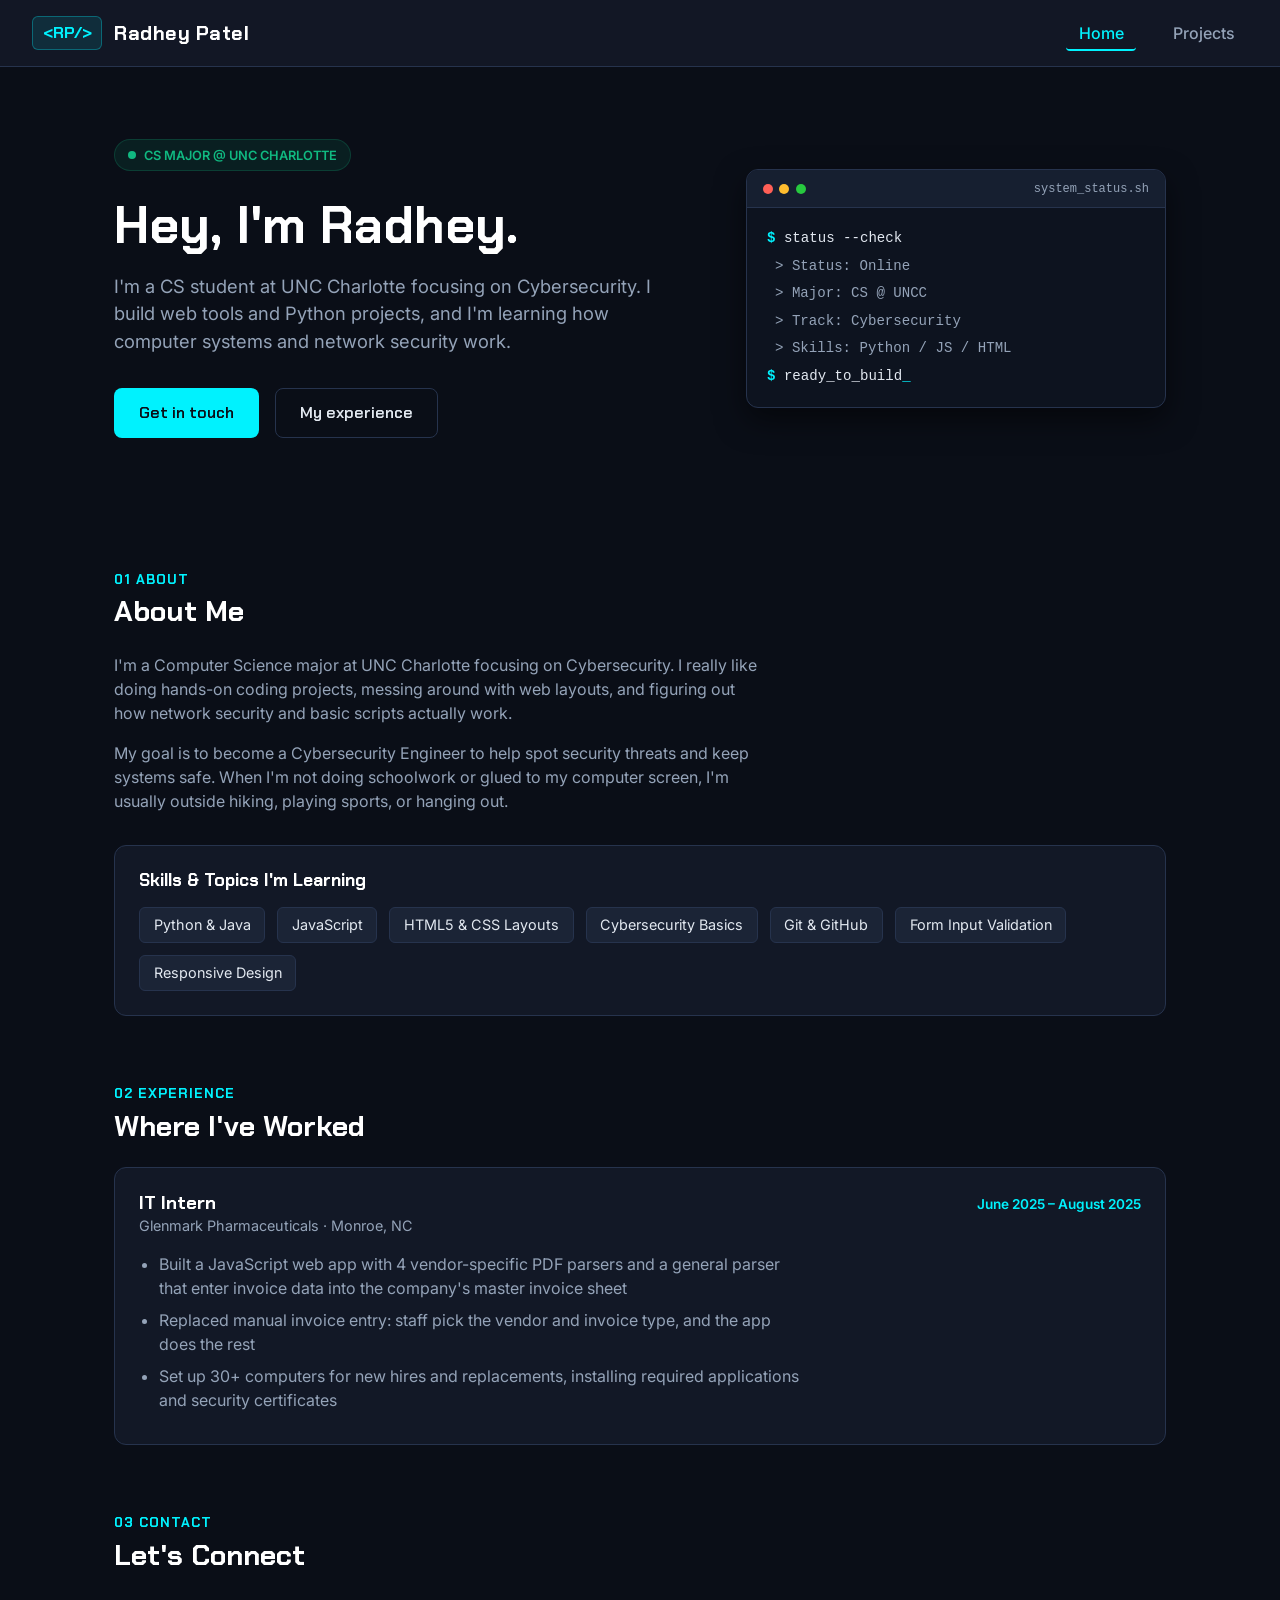
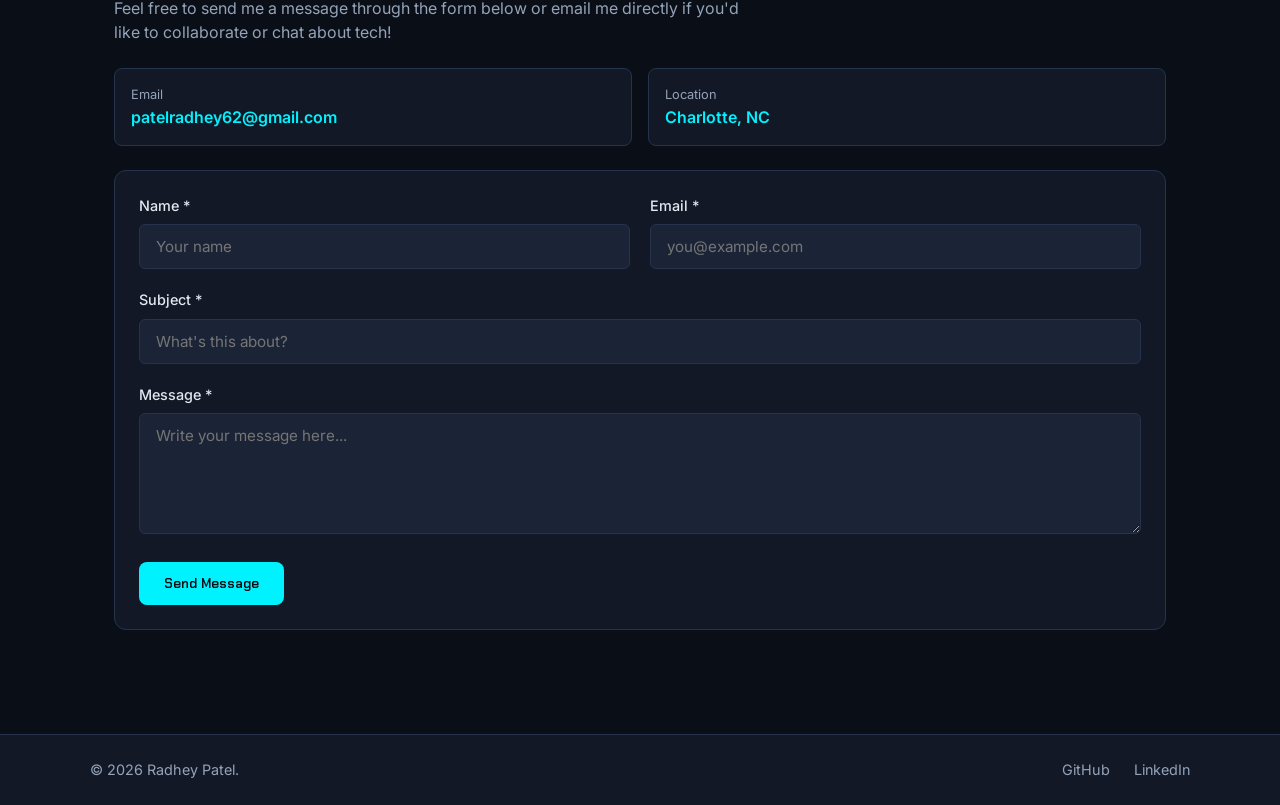
==== index.html @ 9f2ac132 "Add files via upload" ====
<!DOCTYPE html>
<html lang="en">
<head>
  <meta charset="UTF-8">
  <meta name="viewport" content="width=device-width, initial-scale=1.0">
  <title>Radhey Patel | CS &amp; Cybersecurity Student</title>
  <link rel="preconnect" href="https://fonts.googleapis.com">
  <link rel="preconnect" href="https://fonts.gstatic.com" crossorigin>
  <link href="https://fonts.googleapis.com/css2?family=Chakra+Petch:wght@500;600;700&family=Inter:wght@400;500;600&display=swap" rel="stylesheet">
  <link rel="stylesheet" href="styles.css">
</head>
<body>
  <header>
    <div class="logoContainer">
      <span class="logoBadge">&lt;RP/&gt;</span>
      <span class="logoText">Radhey Patel</span>
    </div>
    <nav>
      <ul>
        <li><a href="index.html" class="active">Home</a></li>
        <li><a href="project.html">Projects</a></li>
      </ul>
    </nav>
  </header>

  <main>
    <section class="hero">
      <div class="heroWrapper">
        <div class="heroText">
          <div class="heroStatus">
            <span class="statusDot"></span> CS MAJOR @ UNC CHARLOTTE
          </div>
          <h1>Hey, I'm Radhey.</h1>
          <p class="heroSubtext">I'm a CS student at UNC Charlotte focusing on Cybersecurity. I build web tools and Python projects, and I'm learning how computer systems and network security work.</p>
          <div class="heroActions">
            <a href="#contact" class="btn btnPrimary">Get in touch</a>
            <a href="#experience" class="btn btnSecondary">My experience</a>
          </div>
        </div>

        <div class="heroVisual">
          <div class="terminalCard">
            <div class="terminalHeader">
              <span class="dot red"></span>
              <span class="dot yellow"></span>
              <span class="dot green"></span>
              <span class="terminalTitle">system_status.sh</span>
            </div>
            <div class="terminalBody">
              <p class="terminalLine"><span class="prompt">$</span> status --check</p>
              <p class="terminalLine response">&gt; Status: Online</p>
              <p class="terminalLine response">&gt; Major: CS @ UNCC</p>
              <p class="terminalLine response">&gt; Track: Cybersecurity</p>
              <p class="terminalLine response">&gt; Skills: Python / JS / HTML</p>
              <p class="terminalLine promptLine"><span class="prompt">$</span> ready_to_build<span class="cursor">_</span></p>
            </div>
          </div>
        </div>
      </div>
    </section>

    <section id="about" class="about">
      <div class="sectionHeader">
        <span class="sectionTag">01 ABOUT</span>
        <h2>About Me</h2>
      </div>
      <p>I'm a Computer Science major at UNC Charlotte focusing on Cybersecurity. I really like doing hands-on coding projects, messing around with web layouts, and figuring out how network security and basic scripts actually work.</p>
      <p>My goal is to become a Cybersecurity Engineer to help spot security threats and keep systems safe. When I'm not doing schoolwork or glued to my computer screen, I'm usually outside hiking, playing sports, or hanging out.</p>
      
      <div class="skillsWrapper">
        <h3>Skills &amp; Topics I'm Learning</h3>
        <ul class="skillsGrid">
          <li>Python &amp; Java</li>
          <li>JavaScript</li>
          <li>HTML5 &amp; CSS Layouts</li>
          <li>Cybersecurity Basics</li>
          <li>Git &amp; GitHub</li>
          <li>Form Input Validation</li>
          <li>Responsive Design</li>
        </ul>
      </div>
    </section>

    <section id="experience" class="experience">
      <div class="sectionHeader">
        <span class="sectionTag">02 EXPERIENCE</span>
        <h2>Where I've Worked</h2>
      </div>
      
      <div class="timeline">
        <article class="timelineItem">
          <div class="timelineHeader">
            <h3>IT Intern</h3>
            <span class="timelineDate">June 2025 &ndash; August 2025</span>
          </div>
          <p class="timelineSub">Glenmark Pharmaceuticals &middot; Monroe, NC</p>
          <ul>
            <li>Built a JavaScript web app with 4 vendor-specific PDF parsers and a general parser that enter invoice data into the company's master invoice sheet</li>
            <li>Replaced manual invoice entry: staff pick the vendor and invoice type, and the app does the rest</li>
            <li>Set up 30+ computers for new hires and replacements, installing required applications and security certificates</li>
          </ul>
        </article>
      </div>
    </section>

    <section id="contact" class="contact">
      <div class="sectionHeader">
        <span class="sectionTag">03 CONTACT</span>
        <h2>Let's Connect</h2>
      </div>
      <p>Feel free to send me a message through the form below or email me directly if you'd like to collaborate or chat about tech!</p>
      
      <div class="contactInfoBar">
        <div class="infoItem">
          <span class="infoLabel">Email</span>
          <span class="infoValue">patelradhey62@gmail.com</span>
        </div>
        <div class="infoItem">
          <span class="infoLabel">Location</span>
          <span class="infoValue">Charlotte, NC</span>
        </div>
      </div>

      <form class="contactForm" action="#" method="post">
        <div class="formRow">
          <div class="formGroup">
            <label for="name">Name *</label>
            <input type="text" id="name" name="name" required placeholder="Your name">
          </div>
          <div class="formGroup">
            <label for="email">Email *</label>
            <input type="email" id="email" name="email" required placeholder="you@example.com">
          </div>
        </div>

        <div class="formGroup">
          <label for="subject">Subject *</label>
          <input type="text" id="subject" name="subject" required placeholder="What's this about?">
        </div>

        <div class="formGroup">
          <label for="message">Message *</label>
          <textarea id="message" name="message" rows="5" required placeholder="Write your message here..."></textarea>
        </div>

        <button type="submit" class="btn btnPrimary btnSubmit">Send Message</button>
      </form>
    </section>
  </main>

  <footer>
    <div class="footerContent">
      <p>&copy; 2026 Radhey Patel.</p>
      <div class="socialLinks">
        <a href="https://github.com/patelradhey62" target="_blank" rel="noopener">GitHub</a>
        <a href="https://linkedin.com/in/patelradhey62" target="_blank" rel="noopener">LinkedIn</a>
      </div>
    </div>
  </footer>
</body>
</html>
---- styles.css ----
:root {
  --bg-main: #0a0e17;
  --bg-card: #121826;
  --bg-input: #1b2436;
  --border-color: #26334d;
  --primary: #00f2fe;
  --primary-hover: #4facfe;
  --text-main: #e2e8f0;
  --text-muted: #94a3b8;
  --accent-green: #10b981;
  --font-heading: 'Chakra Petch', sans-serif;
  --font-body: 'Inter', sans-serif;
}

* {
  box-sizing: border-box;
  margin: 0;
  padding: 0;
}

html, body {
  height: 100%;
}

body {
  display: flex;
  flex-direction: column;
  min-height: 100vh;
  background-color: var(--bg-main);
  color: var(--text-main);
  font-family: var(--font-body);
  font-size: 1rem;
  line-height: 1.5;
  -webkit-font-smoothing: antialiased;
}

main {
  flex: 1 0 auto;
  width: 100%;
  max-width: 1100px;
  margin: 0 auto;
  padding: 2.5rem 1.5rem;
}

p {
  max-width: 65ch;
  color: var(--text-muted);
  margin-bottom: 1rem;
}

h1, h2, h3, h4 {
  font-family: var(--font-heading);
  color: #ffffff;
  line-height: 1.2;
}

header {
  width: 100%;
  background-color: rgba(18, 24, 38, 0.95);
  border-bottom: 1px solid var(--border-color);
  padding: 1rem 2rem;
  display: flex;
  flex-direction: column;
  align-items: center;
  gap: 1rem;
}

.logoContainer {
  display: flex;
  align-items: center;
  gap: 0.75rem;
}

.logoBadge {
  background-color: rgba(0, 242, 254, 0.1);
  color: var(--primary);
  padding: 0.25rem 0.6rem;
  border-radius: 6px;
  font-family: var(--font-heading);
  font-weight: 700;
  border: 1px solid rgba(0, 242, 254, 0.3);
}

.logoText {
  font-family: var(--font-heading);
  font-size: 1.25rem;
  font-weight: 700;
  color: #ffffff;
  letter-spacing: 0.5px;
}

nav ul {
  list-style: none;
  display: flex;
  gap: 1.5rem;
}

nav a {
  color: var(--text-muted);
  text-decoration: none;
  font-weight: 500;
  padding: 0.4rem 0.8rem;
  border-radius: 4px;
  transition: all 0.2s ease;
}

nav a:hover,
nav a:focus {
  color: var(--primary);
  background-color: rgba(0, 242, 254, 0.08);
}

nav a:active,
nav a.active {
  color: var(--primary);
  border-bottom: 2px solid var(--primary);
}

.hero {
  padding: 2rem 0 4rem;
}

.heroWrapper {
  display: flex;
  flex-direction: column;
  gap: 2.5rem;
  align-items: center;
}

.heroText {
  width: 100%;
}

.heroStatus {
  display: inline-flex;
  align-items: center;
  gap: 0.5rem;
  background-color: rgba(16, 185, 129, 0.1);
  color: var(--accent-green);
  border: 1px solid rgba(16, 185, 129, 0.2);
  padding: 0.35rem 0.8rem;
  border-radius: 20px;
  font-size: 0.8rem;
  font-weight: 600;
  margin-bottom: 1.5rem;
}

.statusDot {
  width: 8px;
  height: 8px;
  background-color: var(--accent-green);
  border-radius: 50%;
  animation: pulseGlow 2s infinite ease-in-out;
}

.hero h1 {
  font-size: 2.5rem;
  margin-bottom: 1rem;
}

.heroSubtext {
  font-size: 1.15rem;
  margin-bottom: 2rem;
}

.heroActions {
  display: flex;
  flex-wrap: wrap;
  gap: 1rem;
}

.heroVisual {
  width: 100%;
  max-width: 420px;
}

.terminalCard {
  background-color: #0d131f;
  border: 1px solid var(--border-color);
  border-radius: 12px;
  box-shadow: 0 12px 30px rgba(0, 0, 0, 0.5);
  overflow: hidden;
  font-family: monospace;
  animation: floatCard 6s ease-in-out infinite;
}

.terminalHeader {
  background-color: #161f30;
  padding: 0.6rem 1rem;
  display: flex;
  align-items: center;
  gap: 0.4rem;
  border-bottom: 1px solid var(--border-color);
}

.dot {
  width: 10px;
  height: 10px;
  border-radius: 50%;
}

.dot.red { background-color: #ff5f56; }
.dot.yellow { background-color: #ffbd2e; }
.dot.green { background-color: #27c93f; }

.terminalTitle {
  color: var(--text-muted);
  font-size: 0.75rem;
  margin-left: auto;
}

.terminalBody {
  padding: 1.25rem;
  font-size: 0.88rem;
  display: flex;
  flex-direction: column;
  gap: 0.4rem;
}

.terminalLine {
  color: var(--text-main);
  margin-bottom: 0;
}

.terminalLine .prompt {
  color: var(--primary);
  font-weight: bold;
}

.terminalLine.response {
  color: var(--text-muted);
  padding-left: 0.5rem;
}

.cursor {
  color: var(--primary);
  font-weight: bold;
  animation: blink 1s infinite;
}

.btn {
  display: inline-block;
  padding: 0.75rem 1.5rem;
  border-radius: 8px;
  font-family: var(--font-heading);
  font-weight: 600;
  text-decoration: none;
  cursor: pointer;
  border: 1px solid transparent;
  transition: all 0.2s ease;
}

.btnPrimary {
  background-color: var(--primary);
  color: #0a0e17;
}

.btnPrimary:hover,
.btnPrimary:focus {
  background-color: var(--primary-hover);
  transform: translateY(-2px);
}

.btnPrimary:active {
  transform: translateY(0);
}

.btnSecondary {
  background-color: transparent;
  color: var(--text-main);
  border-color: var(--border-color);
}

.btnSecondary:hover,
.btnSecondary:focus {
  border-color: var(--primary);
  color: var(--primary);
  transform: translateY(-2px);
}

.btnSecondary:active {
  transform: translateY(0);
}

section {
  margin-bottom: 4rem;
}

.sectionHeader {
  margin-bottom: 1.5rem;
}

.sectionTag {
  color: var(--primary);
  font-family: var(--font-heading);
  font-size: 0.85rem;
  font-weight: 700;
  letter-spacing: 1px;
}

.sectionHeader h2 {
  font-size: 1.8rem;
  margin-top: 0.25rem;
}

.skillsWrapper {
  margin-top: 2rem;
  background-color: var(--bg-card);
  padding: 1.5rem;
  border-radius: 12px;
  border: 1px solid var(--border-color);
}

.skillsWrapper h3 {
  font-size: 1.1rem;
  margin-bottom: 1rem;
}

.skillsGrid {
  list-style: none;
  display: flex;
  flex-wrap: wrap;
  gap: 0.75rem;
}

.skillsGrid li {
  background-color: var(--bg-input);
  color: var(--text-main);
  padding: 0.4rem 0.85rem;
  border-radius: 6px;
  font-size: 0.9rem;
  border: 1px solid var(--border-color);
}

.timeline {
  display: flex;
  flex-direction: column;
  gap: 1.5rem;
}

.timelineItem {
  background-color: var(--bg-card);
  padding: 1.5rem;
  border-radius: 12px;
  border: 1px solid var(--border-color);
}

.timelineHeader {
  display: flex;
  justify-content: space-between;
  align-items: baseline;
  flex-wrap: wrap;
  gap: 0.5rem;
}

.timelineDate {
  color: var(--primary);
  font-size: 0.85rem;
  font-weight: 600;
}

.timelineSub {
  color: var(--text-muted);
  font-size: 0.9rem;
  margin-bottom: 1rem;
}

.timelineItem ul {
  padding-left: 1.25rem;
  color: var(--text-muted);
}

.timelineItem li {
  margin-bottom: 0.5rem;
  max-width: 65ch;
}

.contactInfoBar {
  display: flex;
  flex-direction: column;
  gap: 1rem;
  margin: 1.5rem 0;
}

.infoItem {
  background-color: var(--bg-card);
  padding: 1rem;
  border-radius: 8px;
  border: 1px solid var(--border-color);
  display: flex;
  flex-direction: column;
}

.infoLabel {
  font-size: 0.8rem;
  color: var(--text-muted);
}

.infoValue {
  font-weight: 600;
  color: var(--primary);
}

.contactForm {
  background-color: var(--bg-card);
  padding: 1.5rem;
  border-radius: 12px;
  border: 1px solid var(--border-color);
  display: flex;
  flex-direction: column;
  gap: 1.25rem;
}

.formRow {
  display: flex;
  flex-direction: column;
  gap: 1.25rem;
}

.formGroup {
  display: flex;
  flex-direction: column;
  gap: 0.5rem;
}

.formGroup label {
  font-size: 0.9rem;
  font-weight: 500;
  color: var(--text-main);
}

.formGroup input,
.formGroup textarea {
  width: 100%;
  background-color: var(--bg-input);
  border: 1px solid var(--border-color);
  color: var(--text-main);
  padding: 0.75rem 1rem;
  border-radius: 6px;
  font-family: var(--font-body);
  font-size: 0.95rem;
  transition: border-color 0.2s ease;
}

.formGroup input:focus,
.formGroup textarea:focus {
  outline: none;
  border-color: var(--primary);
}

.btnSubmit {
  align-self: flex-start;
  margin-top: 0.5rem;
}

.sectionIntro {
  font-size: 1.1rem;
  margin-bottom: 2rem;
}

.projectsGrid {
  display: flex;
  flex-direction: column;
  gap: 2rem;
}

.projectCard {
  background-color: var(--bg-card);
  border-radius: 12px;
  border: 1px solid var(--border-color);
  overflow: hidden;
  transition: transform 0.2s ease, border-color 0.2s ease;
}

.projectCard:hover {
  transform: translateY(-4px);
  border-color: rgba(0, 242, 254, 0.4);
}

.projectImageWrapper img {
  width: 100%;
  height: 220px;
  object-fit: cover;
  display: block;
  border-top-left-radius: 12px;
  border-top-right-radius: 12px;
}

.projectContent {
  padding: 1.5rem;
  display: flex;
  flex-direction: column;
  gap: 0.75rem;
}

.projectContent h2 {
  font-size: 1.35rem;
}

.projectContent p {
  font-size: 0.95rem;
  margin-bottom: 0.5rem;
}

.techTags {
  display: flex;
  flex-wrap: wrap;
  gap: 0.5rem;
}

.techTags span {
  background-color: rgba(0, 242, 254, 0.08);
  color: var(--primary);
  font-size: 0.8rem;
  padding: 0.25rem 0.6rem;
  border-radius: 4px;
  border: 1px solid rgba(0, 242, 254, 0.2);
}

footer {
  width: 100%;
  margin-top: auto;
  background-color: var(--bg-card);
  border-top: 1px solid var(--border-color);
  padding: 1.5rem 2rem;
}

.footerContent {
  max-width: 1100px;
  margin: 0 auto;
  display: flex;
  flex-direction: column;
  align-items: center;
  gap: 1rem;
}

.footerContent p {
  margin-bottom: 0;
  font-size: 0.9rem;
}

.socialLinks {
  display: flex;
  gap: 1.5rem;
}

.socialLinks a {
  color: var(--text-muted);
  text-decoration: none;
  font-size: 0.9rem;
  transition: color 0.2s ease;
}

.socialLinks a:hover,
.socialLinks a:focus {
  color: var(--primary);
}

.socialLinks a:active {
  color: var(--primary-hover);
}

@keyframes floatCard {
  0%, 100% {
    transform: translateY(0px);
  }
  50% {
    transform: translateY(-10px);
  }
}

@keyframes blink {
  0%, 100% { opacity: 1; }
  50% { opacity: 0; }
}

@keyframes pulseGlow {
  0%, 100% { opacity: 1; transform: scale(1); }
  50% { opacity: 0.4; transform: scale(1.2); }
}

@media (min-width: 600px) {
  header {
    flex-direction: row;
    justify-content: space-between;
  }
  
  .contactInfoBar {
    flex-direction: row;
  }
  
  .infoItem {
    flex: 1;
  }

  .formRow {
    flex-direction: row;
  }
  
  .formRow .formGroup {
    flex: 1;
  }

  .footerContent {
    flex-direction: row;
    justify-content: space-between;
  }
}

@media (min-width: 768px) {
  .heroWrapper {
    flex-direction: row;
    justify-content: space-between;
  }

  .heroText {
    flex: 1;
    max-width: 580px;
  }

  .heroVisual {
    flex: 1;
  }

  .hero h1 {
    font-size: 3.2rem;
  }

  .projectsGrid {
    display: grid;
    grid-template-columns: repeat(2, 1fr);
    gap: 2rem;
  }
}

@media (min-width: 1024px) {
  .projectsGrid {
    grid-template-columns: repeat(3, 1fr);
  }
}

.projectContent a { color: inherit; text-decoration: underline; }
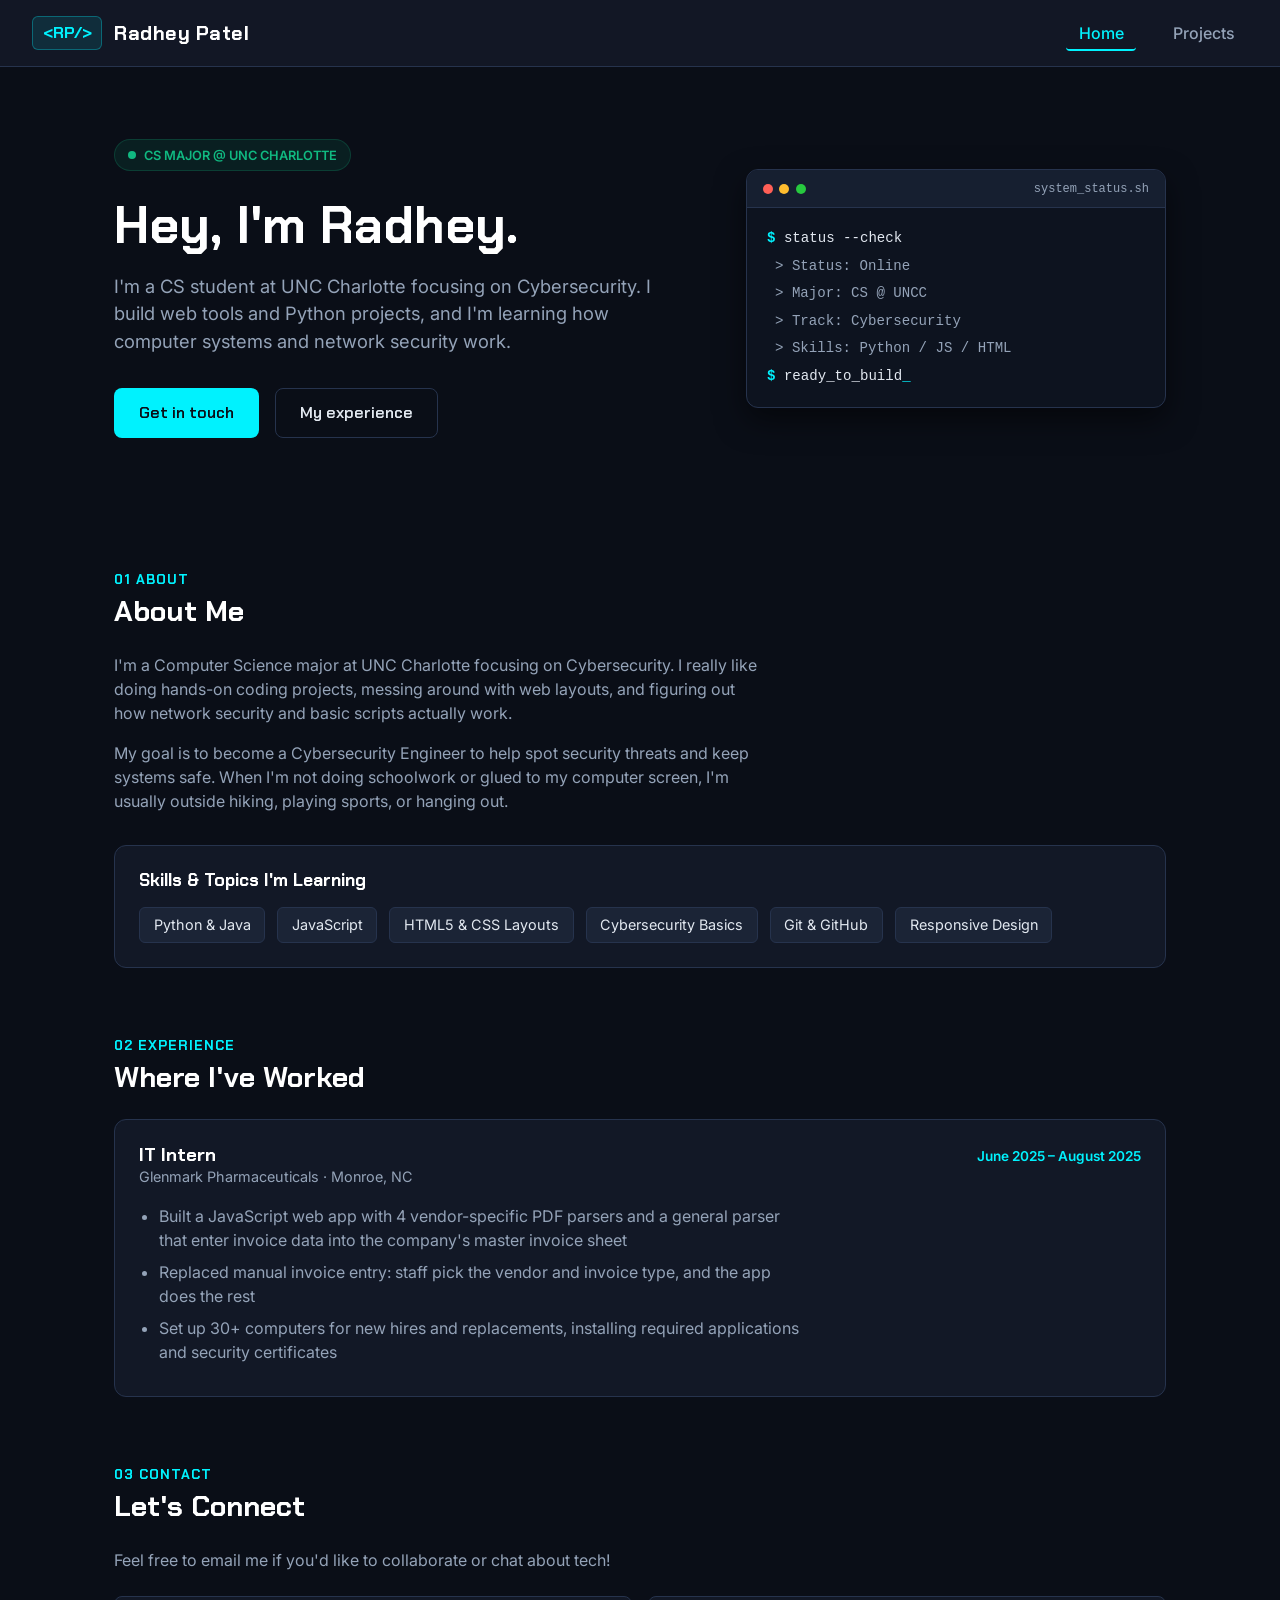
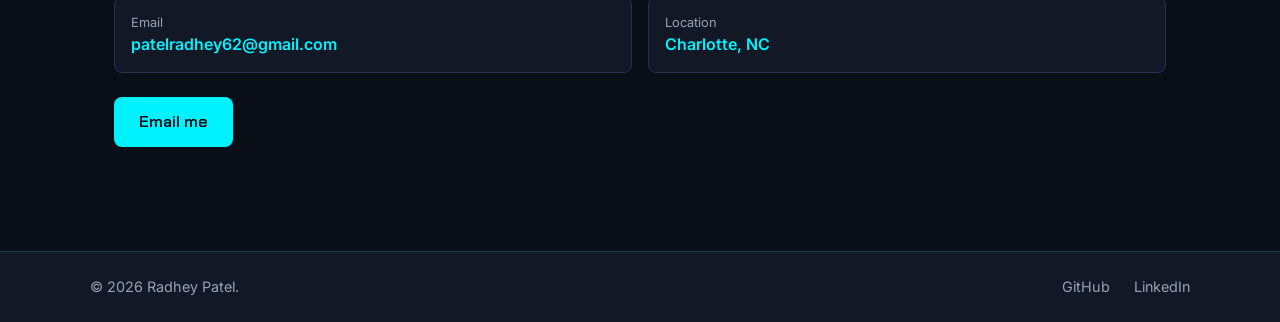
==== commit 72502649: "Add files via upload" ====
--- a/index.html
+++ b/index.html
@@ -75,7 +75,6 @@
           <li>HTML5 &amp; CSS Layouts</li>
           <li>Cybersecurity Basics</li>
           <li>Git &amp; GitHub</li>
-          <li>Form Input Validation</li>
           <li>Responsive Design</li>
         </ul>
       </div>
@@ -108,7 +107,7 @@
         <span class="sectionTag">03 CONTACT</span>
         <h2>Let's Connect</h2>
       </div>
-      <p>Feel free to send me a message through the form below or email me directly if you'd like to collaborate or chat about tech!</p>
+      <p>Feel free to email me if you'd like to collaborate or chat about tech!</p>
       
       <div class="contactInfoBar">
         <div class="infoItem">
@@ -120,31 +119,7 @@
           <span class="infoValue">Charlotte, NC</span>
         </div>
       </div>
-
-      <form class="contactForm" action="#" method="post">
-        <div class="formRow">
-          <div class="formGroup">
-            <label for="name">Name *</label>
-            <input type="text" id="name" name="name" required placeholder="Your name">
-          </div>
-          <div class="formGroup">
-            <label for="email">Email *</label>
-            <input type="email" id="email" name="email" required placeholder="you@example.com">
-          </div>
-        </div>
-
-        <div class="formGroup">
-          <label for="subject">Subject *</label>
-          <input type="text" id="subject" name="subject" required placeholder="What's this about?">
-        </div>
-
-        <div class="formGroup">
-          <label for="message">Message *</label>
-          <textarea id="message" name="message" rows="5" required placeholder="Write your message here..."></textarea>
-        </div>
-
-        <button type="submit" class="btn btnPrimary btnSubmit">Send Message</button>
-      </form>
+      <a href="mailto:patelradhey62@gmail.com" class="btn btnPrimary">Email me</a>
     </section>
   </main>
 
